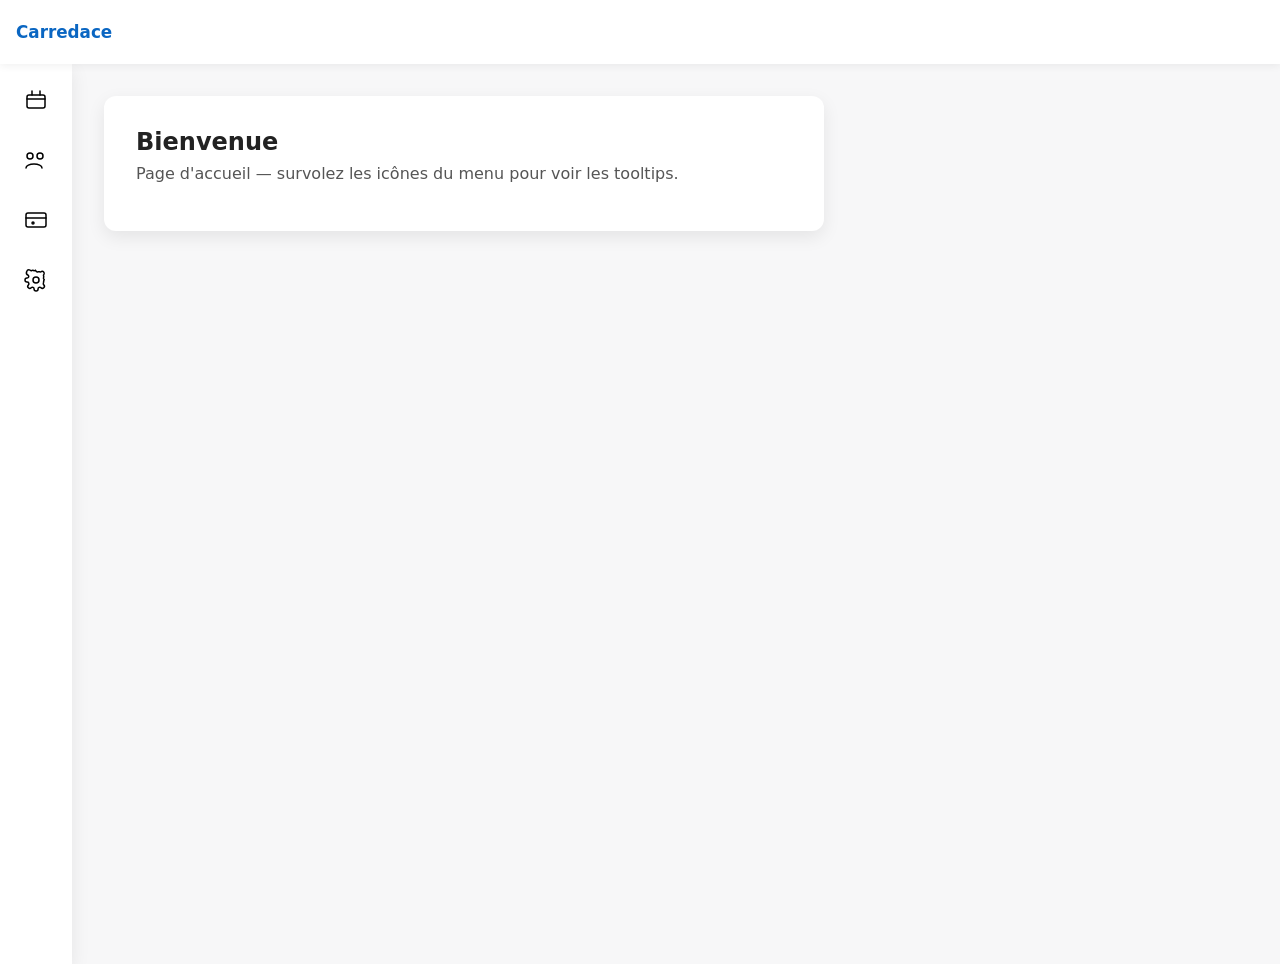
==== html/accueil.html @ 08e850aa "feat: initial Carretech frontend setup with sidebar and tooltips" ====
<!doctype html>
<html lang="fr">
<head>
<meta charset="utf-8">
<meta name="viewport" content="width=device-width,initial-scale=1">
<title>Accueil</title>
<link rel="stylesheet" href="../css/index.css">
</head>
<body>
<header class="navbar">
<button id="nav-toggle" class="nav-toggle" aria-controls="sidebar" aria-expanded="false" aria-label="Menu">☰</button>
<div class="brand">
<span class="brand-text">Carredace</span>
</div>
</header>

<div class="layout">
<aside id="sidebar" class="sidebar" aria-hidden="false">
<nav class="sidebar-nav" aria-label="Navigation principale">
<a href="#offers" class="nav-item" data-tooltip="Offres" aria-label="Offres">
<img class="icon" src="../images/icon-offers.svg" alt="">
<span class="label">Offres</span>
</a>
<a href="#users" class="nav-item" data-tooltip="Utilisateurs" aria-label="Utilisateurs">
<img class="icon" src="../images/icon-users.svg" alt="">
<span class="label">Utilisateurs</span>
</a>
<a href="#payments" class="nav-item" data-tooltip="Paiements" aria-label="Paiements">
<img class="icon" src="../images/icon-payments.svg" alt="">
<span class="label">Paiements</span>
</a>
<a href="#settings" class="nav-item" data-tooltip="Paramètres" aria-label="Paramètres">
<img class="icon" src="../images/icon-settings.svg" alt="">
<span class="label">Paramètres</span>
</a>
</nav>
</aside>

<main class="content">
<section class="card">
<h2>Bienvenue</h2>
<p>Page d'accueil — survolez les icônes du menu pour voir les tooltips.</p>
</section>
</main>
</div>

<div id="overlay" class="overlay" hidden></div>
<script src="../js/ui.js"></script>
</body>
</html>
---- css/index.css ----
/* Style minimaliste: fond blanc, cartes avec ombres */
:root{
  --bg:#f7f7f8;
  --card:#ffffff;
  --shadow: 0 6px 18px rgba(0,0,0,0.08);
  --accent:#0A66C2;
  --accent-hover:#095bb0;
  --accent-bg:#EAF3FF;
  --accent-shadow: 0 10px 30px rgba(10,102,194,0.12);
  --text:#222;
  --sidebar-width: 72px;
  --motion-fast: 160ms;
  --motion-base: 280ms;
  --motion-slow: 360ms;
}

*{box-sizing:border-box}
html,body{height:100%;margin:0;font-family:Inter, system-ui, -apple-system, "Segoe UI", Roboto, "Helvetica Neue", Arial;color:var(--text);background:var(--bg)}

/* Layout pour la page d'accueil: navbar + sidebar + contenu principal */
.layout{display:flex;min-height:100vh}
.navbar{height:64px;background:var(--card);box-shadow:0 2px 8px rgba(0,0,0,0.06);display:flex;align-items:center;padding:0 1rem;position:sticky;top:0;z-index:20}
.nav-toggle{appearance:none;border:0;background:transparent;font-size:1.25rem;padding:.5rem;cursor:pointer;margin-right:1rem;display:none}
.nav-toggle:focus{outline:2px solid var(--accent);border-radius:6px}
.brand{font-weight:600;color:var(--accent);font-size:1.05rem;display:flex;align-items:center;gap:.5rem}
.brand-logo{width:36px;height:36px;display:inline-block}
.brand-text{margin:0}

/* Sidebar TOUJOURS COLLAPSÉ - juste icônes */
.sidebar{width:var(--sidebar-width);background:var(--card);box-shadow:var(--shadow);padding:.5rem;min-height:calc(100vh - 64px);position:sticky;top:64px;display:flex;flex-direction:column;align-items:center;gap:.5rem;overflow:visible}
.sidebar-nav{display:flex;flex-direction:column;gap:.25rem;padding:0;align-items:center;width:100%}
.sidebar-nav a{display:flex;align-items:center;justify-content:center;padding:.5rem;border-radius:8px;color:var(--text);text-decoration:none;width:100%;aspect-ratio:1;position:relative;transition:background var(--motion-base) ease,color var(--motion-base) ease}
.sidebar-nav a:hover{background:var(--accent-bg);color:var(--accent)}
.sidebar-nav a:focus{outline:2px solid var(--accent);border-radius:6px}

/* Icon styling */
.sidebar .icon{width:24px;height:24px;display:block}
.sidebar .label{display:none}

/* Tooltip au hover - positionné à côté de l'icône */
.nav-item{
  position:relative;
}

.nav-item::before{
  content:attr(data-tooltip);
  position:absolute;
  left:100%;
  top:50%;
  translate:12px -50%;
  background:rgba(20,20,30,0.95);
  color:#fff;
  padding:.4rem .7rem;
  border-radius:6px;
  font-size:.9rem;
  white-space:nowrap;
  box-shadow:0 8px 20px rgba(0,0,0,0.18);
  opacity:0;
  pointer-events:none;
  transition:opacity var(--motion-fast) ease;
  z-index:60;
}

.nav-item:hover::before{opacity:1}

/* Content principal */
.content{flex:1;padding:2rem;background:var(--bg)}

/* Boutons primaires */
.button-primary{display:inline-block;padding:.6rem 1rem;border-radius:8px;background:var(--accent);color:#fff;border:0;cursor:pointer;box-shadow:var(--accent-shadow);transition:transform var(--motion-fast) ease,background var(--motion-base) ease}
.button-primary:hover{background:var(--accent-hover);transform:translateY(-1px)}
.button-primary:active{transform:translateY(0)}
.button-primary:focus{outline:3px solid rgba(10,102,194,0.16);outline-offset:2px}

/* Card styling */
.card{width:100%;max-width:720px;background:var(--card);padding:2rem;border-radius:12px;box-shadow:var(--shadow)}
.card h1,.card h2{margin:0 0 .5rem;font-size:1.5rem}
.card p{margin:.5rem 0 1rem;color:#555}

/* Hero section */
.hero{display:flex;gap:2rem;align-items:center;padding:2.5rem 1rem;background:var(--card);border-radius:12px;box-shadow:var(--shadow)}
.hero-inner{flex:1}
.hero h1{font-size:1.9rem;margin:0 0 .5rem}
.hero p{color:#555;margin:0 0 1rem}
.hero-ctas{display:flex;gap:.6rem;flex-wrap:wrap}
.hero-illustration{width:360px;flex:0 0 360px}
.mock-screen{height:200px;background:linear-gradient(180deg,#fff,#f3f8ff);border-radius:12px;display:flex;align-items:center;justify-content:center;color:#7a8aa6;box-shadow:var(--shadow)}

/* Features */
.features{display:grid;grid-template-columns:repeat(3,1fr);gap:1rem;margin-top:1rem}
.feature{padding:1rem;text-align:left}
.feature h3{margin:0 0 .5rem;font-size:1.1rem}

/* Offers section */
.offers-section{display:flex;gap:1rem;margin-top:1rem}
.offers-list{flex:2}
.offers-list h3{margin-top:0}
.offers{display:flex;flex-direction:column;gap:0}
.offer{padding:.8rem;border-bottom:1px solid #f0f0f2}
.offer:last-child{border-bottom:none}
.offer-main{display:flex;justify-content:space-between;align-items:center;gap:1rem}
.offer-price{color:var(--accent);font-weight:700;white-space:nowrap}
.offer-desc{color:#666;margin:.4rem 0 0;font-size:.9rem}

/* Right panel */
.right-panel{flex:1}
.right-panel h4{margin-top:0}
.online-users{list-style:none;padding:0;margin:0;display:flex;flex-direction:column;gap:.5rem}

/* Footer */
.footer{padding:1rem;text-align:center;margin-top:1.5rem;font-size:.85rem;color:#888}

/* Google Sign-In */
.g_id_signin{display:flex;justify-content:center;margin-top:1rem}

/* Overlay */
.overlay{position:fixed;inset:64px 0 0 0;background:rgba(0,0,0,0.35);z-index:25;opacity:0;transition:opacity var(--motion-base) ease;pointer-events:none}
.overlay[hidden]{display:none}

/* Responsive */
@media (max-width:820px){
  .sidebar{display:none}
  .content{padding:1rem}
  .nav-toggle{display:block}
}

@media (max-width:980px){
  .features{grid-template-columns:repeat(2,1fr)}
  .hero-illustration{flex:0 0 280px;width:280px}
}

@media (max-width:720px){
  .hero{flex-direction:column;align-items:stretch;padding:1rem}
  .hero-illustration{width:100%;order:2}
  .features{grid-template-columns:1fr}
  .offers-section{flex-direction:column}
}

@media (prefers-reduced-motion:reduce){
  :root{--motion-fast:0ms;--motion-base:0ms;--motion-slow:0ms}
}
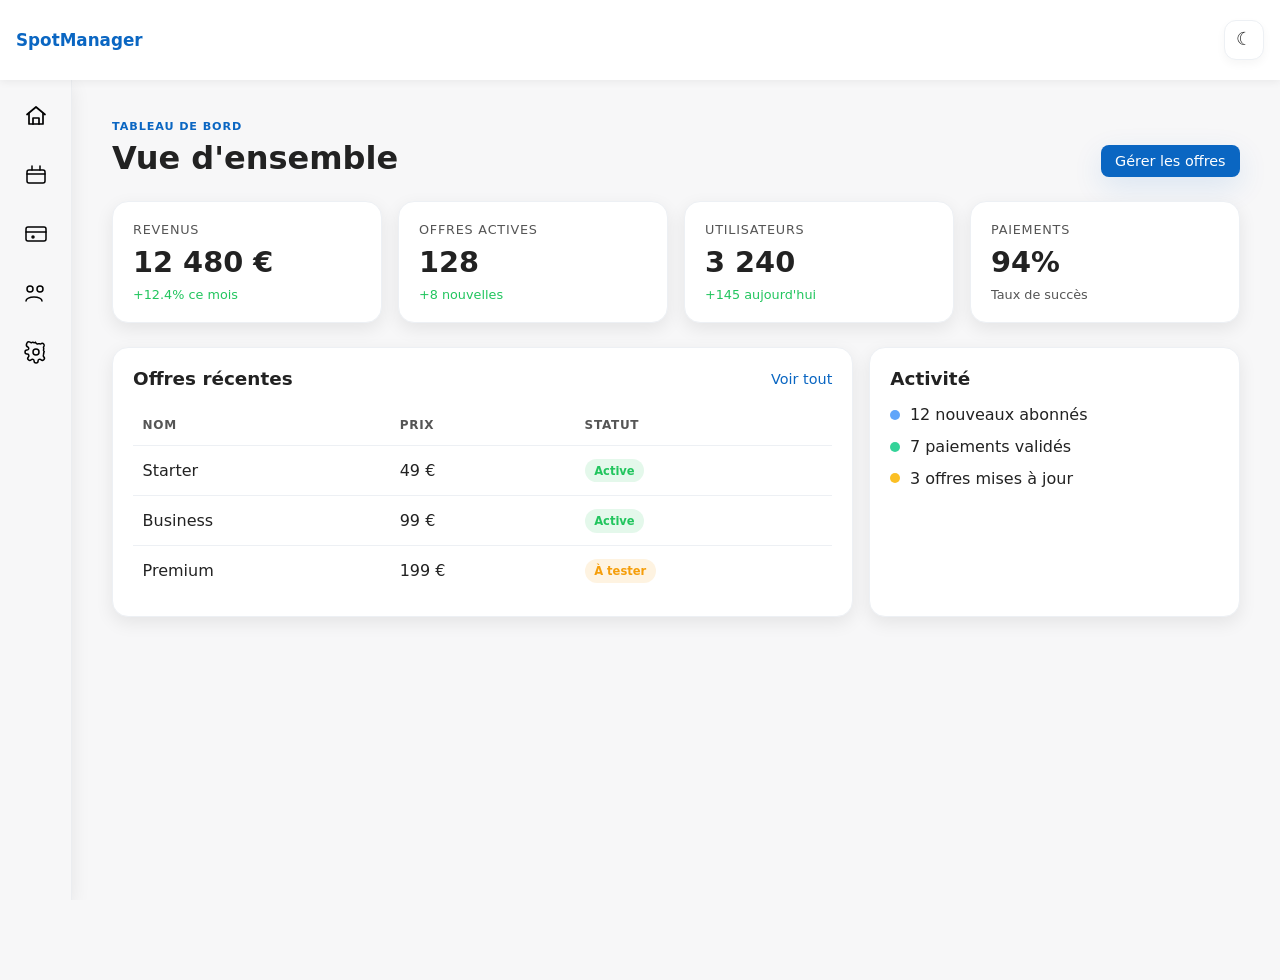
==== commit d937e16e: "Ajout application web admin (html, css, js, images)" ====
--- a/html/accueil.html
+++ b/html/accueil.html
@@ -10,26 +10,35 @@
 <header class="navbar">
 <button id="nav-toggle" class="nav-toggle" aria-controls="sidebar" aria-expanded="false" aria-label="Menu">☰</button>
 <div class="brand">
-<span class="brand-text">Carredace</span>
+<span class="brand-text">SpotManager</span>
+</div>
+<div class="header-actions">
+  <button id="theme-toggle" class="theme-toggle" type="button" aria-label="Basculer le thème" title="Basculer le thème">
+    <span class="theme-icon" aria-hidden="true">☾</span>
+  </button>
 </div>
 </header>
 
 <div class="layout">
 <aside id="sidebar" class="sidebar" aria-hidden="false">
 <nav class="sidebar-nav" aria-label="Navigation principale">
-<a href="#offers" class="nav-item" data-tooltip="Offres" aria-label="Offres">
+<a href="accueil.html" class="nav-item" data-tooltip="Accueil" aria-label="Accueil">
+<img class="icon" src="../images/icon-home.svg" alt="">
+<span class="label">Accueil</span>
+</a>
+<a href="offres.html" class="nav-item" data-tooltip="Offres" aria-label="Offres">
 <img class="icon" src="../images/icon-offers.svg" alt="">
 <span class="label">Offres</span>
 </a>
-<a href="#users" class="nav-item" data-tooltip="Utilisateurs" aria-label="Utilisateurs">
+<a href="paiements.html" class="nav-item" data-tooltip="Paiements" aria-label="Paiements">
+<img class="icon" src="../images/icon-payments.svg" alt="">
+<span class="label">Paiements</span>
+</a>
+<a href="utilisateurs.html" class="nav-item" data-tooltip="Utilisateurs" aria-label="Utilisateurs">
 <img class="icon" src="../images/icon-users.svg" alt="">
 <span class="label">Utilisateurs</span>
 </a>
-<a href="#payments" class="nav-item" data-tooltip="Paiements" aria-label="Paiements">
-<img class="icon" src="../images/icon-payments.svg" alt="">
-<span class="label">Paiements</span>
-</a>
-<a href="#settings" class="nav-item" data-tooltip="Paramètres" aria-label="Paramètres">
+<a href="parametres.html" class="nav-item" data-tooltip="Paramètres" aria-label="Paramètres">
 <img class="icon" src="../images/icon-settings.svg" alt="">
 <span class="label">Paramètres</span>
 </a>
@@ -37,10 +46,82 @@
 </aside>
 
 <main class="content">
-<section class="card">
-<h2>Bienvenue</h2>
-<p>Page d'accueil — survolez les icônes du menu pour voir les tooltips.</p>
-</section>
+  <section class="dashboard-header">
+    <div>
+      <p class="eyebrow">Tableau de bord</p>
+      <h1>Vue d'ensemble</h1>
+    </div>
+    <a href="offres.html" class="button-primary small">Gérer les offres</a>
+  </section>
+
+  <section class="stats-grid">
+    <article class="stat-card">
+      <span class="stat-label">Revenus</span>
+      <strong class="stat-value">12 480 €</strong>
+      <span class="stat-trend positive">+12.4% ce mois</span>
+    </article>
+    <article class="stat-card">
+      <span class="stat-label">Offres actives</span>
+      <strong class="stat-value">128</strong>
+      <span class="stat-trend positive">+8 nouvelles</span>
+    </article>
+    <article class="stat-card">
+      <span class="stat-label">Utilisateurs</span>
+      <strong class="stat-value">3 240</strong>
+      <span class="stat-trend positive">+145 aujourd'hui</span>
+    </article>
+    <article class="stat-card">
+      <span class="stat-label">Paiements</span>
+      <strong class="stat-value">94%</strong>
+      <span class="stat-trend neutral">Taux de succès</span>
+    </article>
+  </section>
+
+  <section class="dashboard-grid">
+    <article class="panel panel-wide">
+      <div class="panel-header">
+        <h2>Offres récentes</h2>
+        <a href="offres.html">Voir tout</a>
+      </div>
+      <table>
+        <thead>
+          <tr>
+            <th>Nom</th>
+            <th>Prix</th>
+            <th>Statut</th>
+          </tr>
+        </thead>
+        <tbody>
+          <tr>
+            <td>Starter</td>
+            <td>49 €</td>
+            <td><span class="badge success">Active</span></td>
+          </tr>
+          <tr>
+            <td>Business</td>
+            <td>99 €</td>
+            <td><span class="badge success">Active</span></td>
+          </tr>
+          <tr>
+            <td>Premium</td>
+            <td>199 €</td>
+            <td><span class="badge warning">À tester</span></td>
+          </tr>
+        </tbody>
+      </table>
+    </article>
+
+    <article class="panel">
+      <div class="panel-header">
+        <h2>Activité</h2>
+      </div>
+      <ul class="activity-list">
+        <li><span class="dot blue"></span> 12 nouveaux abonnés</li>
+        <li><span class="dot green"></span> 7 paiements validés</li>
+        <li><span class="dot orange"></span> 3 offres mises à jour</li>
+      </ul>
+    </article>
+  </section>
 </main>
 </div>
 
--- a/css/index.css
+++ b/css/index.css
@@ -7,35 +7,99 @@
   --accent-hover:#095bb0;
   --accent-bg:#EAF3FF;
   --accent-shadow: 0 10px 30px rgba(10,102,194,0.12);
+  --offer-green:#22c55e;
+  --offer-green-dark:#16a34a;
+  --offer-green-soft:rgba(34,197,94,0.12);
   --text:#222;
+  --muted:#555;
+  --border:#edf0f4;
   --sidebar-width: 72px;
   --motion-fast: 160ms;
   --motion-base: 280ms;
   --motion-slow: 360ms;
 }
 
+body[data-theme="dark"]{
+  --bg:#0f172a;
+  --card:#111827;
+  --sidebar:#0b1220;
+  --panel:#111827;
+  --shadow: 0 10px 24px rgba(0,0,0,0.28);
+  --accent:#60a5fa;
+  --accent-hover:#93c5fd;
+  --accent-bg:#1e293b;
+  --accent-shadow: 0 10px 24px rgba(96,165,250,0.18);
+  --text:#e5e7eb;
+  --muted:#cbd5e1;
+  --border:#1f2937;
+}
+
 *{box-sizing:border-box}
-html,body{height:100%;margin:0;font-family:Inter, system-ui, -apple-system, "Segoe UI", Roboto, "Helvetica Neue", Arial;color:var(--text);background:var(--bg)}
+html,body{height:100%;margin:0;font-family:Inter, system-ui, -apple-system, "Segoe UI", Roboto, "Helvetica Neue", Arial;color:var(--text)}
+html{background:var(--bg);overflow-x:hidden}
+body{min-height:100vh;background:var(--bg);overflow-x:hidden;position:relative}
+html[data-theme="dark"],
+body[data-theme="dark"]{background:var(--bg)}
 
 /* Layout pour la page d'accueil: navbar + sidebar + contenu principal */
-.layout{display:flex;min-height:100vh}
-.navbar{height:64px;background:var(--card);box-shadow:0 2px 8px rgba(0,0,0,0.06);display:flex;align-items:center;padding:0 1rem;position:sticky;top:0;z-index:20}
+.layout{display:flex;min-height:100vh;align-items:flex-start;background:var(--bg);position:relative}
+.navbar{height:80px;background:var(--card);box-shadow:0 2px 8px rgba(0,0,0,0.06);display:flex;align-items:center;padding:0 1rem;position:sticky;top:0;z-index:200;left:0;right:0;backdrop-filter:blur(8px);-webkit-backdrop-filter:blur(8px)}
+.header-actions{margin-left:auto;display:flex;align-items:center;gap:1rem}
+.theme-toggle{width:40px;height:40px;border:1px solid var(--border);border-radius:12px;background:var(--card);color:var(--text);display:grid;place-items:center;cursor:pointer;box-shadow:0 4px 10px rgba(0,0,0,0.04)}
+.theme-toggle:hover{border-color:var(--accent)}
+.theme-icon{font-size:1.1rem;line-height:1}
 .nav-toggle{appearance:none;border:0;background:transparent;font-size:1.25rem;padding:.5rem;cursor:pointer;margin-right:1rem;display:none}
 .nav-toggle:focus{outline:2px solid var(--accent);border-radius:6px}
 .brand{font-weight:600;color:var(--accent);font-size:1.05rem;display:flex;align-items:center;gap:.5rem}
 .brand-logo{width:36px;height:36px;display:inline-block}
 .brand-text{margin:0}
 
-/* Sidebar TOUJOURS COLLAPSÉ - juste icônes */
-.sidebar{width:var(--sidebar-width);background:var(--card);box-shadow:var(--shadow);padding:.5rem;min-height:calc(100vh - 64px);position:sticky;top:64px;display:flex;flex-direction:column;align-items:center;gap:.5rem;overflow:visible}
+/* Sidebar stable et fixe pendant le scroll */
+.sidebar{width:var(--sidebar-width);background:var(--sidebar);box-shadow:var(--shadow);padding:.5rem;min-height:calc(100vh - 80px);position:sticky;top:80px;align-self:flex-start;display:flex;flex-direction:column;align-items:center;gap:.5rem;overflow:visible;border-right:1px solid rgba(148,163,184,0.12)}
 .sidebar-nav{display:flex;flex-direction:column;gap:.25rem;padding:0;align-items:center;width:100%}
 .sidebar-nav a{display:flex;align-items:center;justify-content:center;padding:.5rem;border-radius:8px;color:var(--text);text-decoration:none;width:100%;aspect-ratio:1;position:relative;transition:background var(--motion-base) ease,color var(--motion-base) ease}
-.sidebar-nav a:hover{background:var(--accent-bg);color:var(--accent)}
+.sidebar-nav a:hover{background:rgba(126,205,253,0.08);color:var(--accent)}
 .sidebar-nav a:focus{outline:2px solid var(--accent);border-radius:6px}
 
 /* Icon styling */
-.sidebar .icon{width:24px;height:24px;display:block}
+.sidebar .icon{width:24px;height:24px;display:block;color:var(--muted);stroke:currentColor;fill:none;opacity:1;transition:color var(--motion-base) ease, transform var(--motion-fast) ease}
+.sidebar-nav a:hover .icon,
+.sidebar-nav a:focus-visible .icon{color:var(--accent);transform:translateY(-1px)}
 .sidebar .label{display:none}
+body[data-theme="dark"] .navbar,
+body[data-theme="dark"] .sidebar,
+body[data-theme="dark"] .panel,
+body[data-theme="dark"] .stat-card,
+body[data-theme="dark"] .offer-card,
+body[data-theme="dark"] .card,
+body[data-theme="dark"] .hero,
+body[data-theme="dark"] .mock-screen,
+body[data-theme="dark"] .offer-item{
+  background: var(--card) !important;
+  border-color: var(--border);
+  box-shadow: var(--shadow);
+}
+body[data-theme="dark"] .content,
+body[data-theme="dark"] .offers-page{background:var(--bg) !important}
+body[data-theme="dark"] .sidebar .icon,
+body[data-theme="dark"] .sidebar-nav .icon,
+body[data-theme="dark"] .sidebar img.icon{
+  color:#ffffff !important;
+  fill:#ffffff !important;
+  stroke:#ffffff !important;
+  opacity:1 !important;
+  filter: brightness(0) invert(1) !important;
+}
+body[data-theme="dark"] .sidebar-nav a:hover{background:rgba(96,165,250,0.12)}
+body[data-theme="dark"] .sidebar-nav a{color:#e5e7eb}
+body[data-theme="dark"] .theme-toggle{background:#111827;border-color:var(--border);color:#e5e7eb;box-shadow:0 0 0 1px rgba(148,163,184,0.15)}
+body[data-theme="dark"] .brand-text{color:#e5e7eb}
+body[data-theme="dark"] .offer-item{background:#111827 !important; border-color: rgba(148,163,184,0.18)}
+body[data-theme="dark"] .detail-row,
+body[data-theme="dark"] .status-text,
+body[data-theme="dark"] .offer-amount,
+body[data-theme="dark"] .portal-pill{color:#e5e7eb}
+body[data-theme="dark"] .detail-icon{color:#60a5fa}
 
 /* Tooltip au hover - positionné à côté de l'icône */
 .nav-item{
@@ -64,21 +128,141 @@
 .nav-item:hover::before{opacity:1}
 
 /* Content principal */
-.content{flex:1;padding:2rem;background:var(--bg)}
+.content{flex:1;padding:2.5rem;background:var(--bg)}
+.offers-page{width:100%;max-width:none;margin:0 auto;padding-top:1rem}
+body[data-theme="dark"] .content,
+body[data-theme="dark"] .offers-page{background:var(--bg)}
 
 /* Boutons primaires */
-.button-primary{display:inline-block;padding:.6rem 1rem;border-radius:8px;background:var(--accent);color:#fff;border:0;cursor:pointer;box-shadow:var(--accent-shadow);transition:transform var(--motion-fast) ease,background var(--motion-base) ease}
+.button-primary{display:inline-block;padding:.6rem 1rem;border-radius:8px;background:var(--accent);color:#fff;border:0;cursor:pointer;box-shadow:var(--accent-shadow);transition:transform var(--motion-fast) ease,background var(--motion-base) ease;text-decoration:none}
 .button-primary:hover{background:var(--accent-hover);transform:translateY(-1px)}
 .button-primary:active{transform:translateY(0)}
 .button-primary:focus{outline:3px solid rgba(10,102,194,0.16);outline-offset:2px}
+.button-primary.small{padding:.5rem .9rem;font-size:.9rem}
+.button-primary.wide{width:100%;text-align:center}
+
+/* Dashboard */
+.dashboard-header,.page-header{display:flex;align-items:flex-end;justify-content:space-between;gap:1rem;margin-bottom:1.5rem}
+.dashboard-header h1,.page-header h1{margin:.2rem 0 0;font-size:2rem}
+.stats-grid{display:grid;grid-template-columns:repeat(4,minmax(180px,1fr));gap:1rem;margin-bottom:1.5rem}
+.stat-card{background:var(--card);border:1px solid var(--border);border-radius:16px;padding:1.25rem;box-shadow:var(--shadow);display:flex;flex-direction:column;gap:.5rem}
+.stat-label{color:var(--muted);font-size:.8rem;text-transform:uppercase;letter-spacing:.06em}
+.stat-value{font-size:1.8rem;font-weight:700}
+.stat-trend{font-size:.8rem}
+.stat-trend.positive{color:#22c55e}
+.stat-trend.neutral{color:var(--muted)}
+.dashboard-grid{display:grid;grid-template-columns:2fr 1fr;gap:1rem}
+.panel{background:var(--card);border:1px solid var(--border);border-radius:16px;padding:1.25rem;box-shadow:var(--shadow)}
+.page-panel{padding:1.5rem}
+.panel-wide{min-width:0}
+.panel-header{display:flex;justify-content:space-between;align-items:center;margin-bottom:1rem}
+.panel-header h2{margin:0;font-size:1.15rem}
+.panel-header a{color:var(--accent);text-decoration:none;font-size:.9rem}
+table{width:100%;border-collapse:collapse}
+th,td{padding:.8rem .6rem;text-align:left;border-bottom:1px solid var(--border)}
+thead th{font-size:.75rem;letter-spacing:.06em;text-transform:uppercase;color:var(--muted)}
+tbody tr:last-child td{border-bottom:none}
+.badge{display:inline-block;padding:.3rem .6rem;border-radius:999px;font-size:.72rem;font-weight:700}
+.badge.success{background:rgba(34,197,94,0.12);color:#22c55e}
+.badge.warning{background:rgba(245,158,11,0.12);color:#f59e0b}
+.activity-list{list-style:none;padding:0;margin:0;display:flex;flex-direction:column;gap:.8rem;color:var(--text)}
+.activity-list li{display:flex;align-items:center;gap:.6rem}
+.dot{width:10px;height:10px;border-radius:50%;display:inline-block}
+.dot.blue{background:#60a5fa}
+.dot.green{background:#34d399}
+.dot.orange{background:#fbbf24}
+.settings-list{display:flex;flex-direction:column;gap:1rem}
+.setting-item{display:flex;justify-content:space-between;align-items:center;padding:.9rem 1rem;border:1px solid var(--border);border-radius:12px;background:rgba(148,163,184,0.04)}
+.setting-item span{color:var(--muted)}
+
+/* Section offres */
+.offers-grid-section{margin-top:2rem}
+.section-heading{display:flex;align-items:end;justify-content:space-between;gap:1rem;margin-bottom:1rem}
+.eyebrow{margin:0 0 .4rem;color:var(--accent);font-weight:700;text-transform:uppercase;letter-spacing:.08em;font-size:.7rem}
+.section-heading h2{margin:0;font-size:1.8rem}
+.offers-grid{display:grid;grid-template-columns:repeat(auto-fit,minmax(220px,1fr));gap:1.25rem}
+.offer-card{background:var(--card);border:1px solid var(--border);border-radius:16px;padding:1.25rem;box-shadow:var(--shadow);display:flex;flex-direction:column;gap:1rem}
+.offer-card.featured{border:1px solid rgba(125,211,252,0.35);box-shadow:0 12px 32px rgba(125,211,252,0.08)}
+.offer-tag{display:inline-flex;align-self:flex-start;padding:.35rem .6rem;border-radius:999px;background:var(--accent-bg);color:var(--accent);font-size:.72rem;font-weight:700}
+.offer-tag.alt{background:rgba(148,163,184,0.12);color:var(--text)}
+.offer-card h3{margin:0;font-size:1.4rem}
+.offer-price{font-size:2rem;font-weight:800;line-height:1;color:var(--text)}
+.offer-price span{font-size:.9rem;color:#6b7280;font-weight:600;margin-left:.25rem}
+.offer-card p{margin:0;color:var(--muted);line-height:1.6}
+.offer-card ul{list-style:none;padding:0;margin:0;display:flex;flex-direction:column;gap:.5rem;color:var(--text)}
+.offer-card li{position:relative;padding-left:1.1rem}
+.offer-card li::before{content:"•";position:absolute;left:0;color:var(--accent);font-weight:700}
+
+.offers-page{width:100%;max-width:100%;margin:0 auto;padding-top:1rem}
+.offers-header-row{display:flex;align-items:center;justify-content:space-between;margin-bottom:1.25rem}
+.offers-header-row h1{margin:0;font-size:2.2rem;line-height:1.1}
+.offers-header-row p{margin:.35rem 0 0;color:var(--muted);font-size:1.02rem}
+
+.toolbar-select,
+.toolbar-btn{appearance:none;border:1px solid var(--border);background:rgba(148,163,184,0.06);color:var(--text);border-radius:12px;padding:.7rem 1rem;display:inline-flex;align-items:center;justify-content:center;gap:.7rem;cursor:pointer;transition:all var(--motion-fast) ease}
+.toolbar-select{min-width:210px;padding-right:.8rem}
+.toolbar-select svg,
+.toolbar-btn svg{width:15px;height:15px;stroke:currentColor;fill:none;stroke-width:2;stroke-linecap:round;stroke-linejoin:round}
+.toolbar-select:hover,
+.toolbar-btn:hover{border-color:var(--accent)}
+.toolbar-btn.success{background:linear-gradient(135deg,#17b686,#11a5d7);border-color:transparent;color:#fff;box-shadow:0 14px 28px rgba(18,190,151,0.25)}
+.toolbar-btn.add{width:42px;height:42px;padding:0;border-radius:12px;background:#0fb7d9;color:#fff;font-size:1.7rem;line-height:1;border-color:transparent}
+.toolbar-btn.mini{width:42px;height:42px;padding:0;border-radius:12px;background:#0f7ae5;color:#fff;font-size:1.2rem;border-color:transparent}
+
+.offer-grid{display:grid;grid-template-columns:repeat(4,minmax(220px,1fr));gap:.8rem;width:100%;max-width:100%;margin:0 auto}
+.offer-item{background:rgba(255,255,255,0.96);border:1px solid rgba(148,163,184,0.14);border-radius:12px;padding:1rem 1rem 1.15rem;box-shadow:0 2px 8px rgba(15,23,42,0.025);display:grid;grid-template-columns:repeat(2,minmax(0,1fr));gap:.55rem .7rem;min-height:250px;transition:border-color var(--motion-fast) ease, transform var(--motion-fast) ease}
+.offer-item:hover{border-color:rgba(126,205,253,0.3);transform:translateY(-1px);box-shadow:0 4px 10px rgba(15,23,42,0.05)}
+.offer-header{grid-column:1 / -1;display:flex;align-items:center;justify-content:space-between;gap:.35rem;padding-bottom:.2rem}
+.offer-amount{font-size:1.55rem;font-weight:800;letter-spacing:-.05em;color:var(--text);line-height:1.15}
+.offer-actions{display:flex;align-items:center;gap:.22rem}
+.mini-action{width:22px;height:22px;border-radius:6px;border:1px solid rgba(148,163,184,0.2);background:rgba(148,163,184,0.015);color:var(--muted);display:grid;place-items:center;cursor:pointer;line-height:1;padding:0;transition:border-color var(--motion-fast) ease, color var(--motion-fast) ease, background var(--motion-fast) ease}
+.mini-action svg{width:11px;height:11px;stroke:currentColor;fill:none;stroke-width:1.8;stroke-linecap:round;stroke-linejoin:round}
+.mini-action:hover{border-color:rgba(34,197,94,0.6);color:var(--offer-green-dark);background:rgba(34,197,94,0.08)}
+.offer-status-row{grid-column:1 / -1;display:flex;align-items:center;gap:.35rem;min-height:28px;padding-top:.25rem}
+.status-text{font-size:.75rem;color:var(--text);font-weight:600}
+.offer-switch{position:relative;width:30px;height:17px;border-radius:999px;border:none;background:#d3dce8;cursor:pointer;transition:background var(--motion-fast) ease}
+.offer-switch .switch-thumb{position:absolute;top:2px;left:2px;width:13px;height:13px;border-radius:50%;background:#fff;transition:transform var(--motion-fast) ease;box-shadow:0 2px 6px rgba(15,23,42,0.18)}
+.offer-switch.is-on{background:var(--offer-green)}
+.offer-switch.is-on:hover{background:var(--offer-green-dark)}
+.offer-switch.is-on .switch-thumb{transform:translateX(13px)}
+.portal-pill{margin-left:auto;border-radius:999px;padding:.06rem .3rem;background:rgba(34,197,94,0.08);color:var(--offer-green-dark);font-size:.56rem;border:1px solid rgba(34,197,94,0.2)}
+.detail-row{display:flex;align-items:center;gap:.35rem;color:var(--text);font-size:.76rem;line-height:1.4;padding:0}
+.detail-row:nth-child(3){grid-column:1}
+.detail-row:nth-child(4){grid-column:2}
+.detail-row:nth-child(5){grid-column:1 / -1;font-weight:700;font-size:.8rem;line-height:1.4;padding-top:.65rem;border-top:1px solid rgba(148,163,184,0.12)}
+.detail-icon{display:inline-flex;align-items:center;justify-content:center;width:10px;color:var(--offer-green-dark);font-weight:700}
+.price-row{font-weight:700;font-size:.8rem;line-height:1.4;padding-top:.65rem;border-top:1px solid rgba(148,163,184,0.12)}
+body[data-theme="dark"] .offer-item{background:var(--panel)}
+
+body[data-theme="dark"] .offer-amount,
+body[data-theme="dark"] .status-text,
+body[data-theme="dark"] .detail-row{color:#edf7ff}
+body[data-theme="dark"] .detail-icon{color:#7ecdfd}
+body[data-theme="dark"] .portal-pill{color:#d5e7ff;background:rgba(148,163,184,0.08)}
+body[data-theme="dark"] .mini-action{color:#9fb0c7}
+body[data-theme="dark"] .offer-switch{background:#2d3c53}
+
+@media (max-width:1300px){
+  .offer-grid{grid-template-columns:repeat(3,minmax(220px,1fr));width:100%}
+}
+
+@media (max-width:980px){
+  .offer-grid{grid-template-columns:repeat(2,minmax(220px,1fr));width:100%}
+}
+
+@media (max-width:720px){
+  .header-actions{flex-wrap:wrap;justify-content:flex-end}
+  .offer-grid{grid-template-columns:1fr;max-width:100%}
+  .toolbar-select{min-width:auto}
+}
 
 /* Card styling */
-.card{width:100%;max-width:720px;background:var(--card);padding:2rem;border-radius:12px;box-shadow:var(--shadow)}
+.card{width:100%;max-width:720px;background:var(--card);padding:2rem;border-radius:12px;box-shadow:var(--shadow);border:1px solid var(--border)}
 .card h1,.card h2{margin:0 0 .5rem;font-size:1.5rem}
-.card p{margin:.5rem 0 1rem;color:#555}
+.card p{margin:.5rem 0 1rem;color:var(--muted)}
 
 /* Hero section */
-.hero{display:flex;gap:2rem;align-items:center;padding:2.5rem 1rem;background:var(--card);border-radius:12px;box-shadow:var(--shadow)}
+.hero{display:flex;gap:2rem;align-items:center;padding:2.5rem 1rem;background:var(--card);border-radius:12px;box-shadow:var(--shadow);border:1px solid var(--border)}
 .hero-inner{flex:1}
 .hero h1{font-size:1.9rem;margin:0 0 .5rem}
 .hero p{color:#555;margin:0 0 1rem}
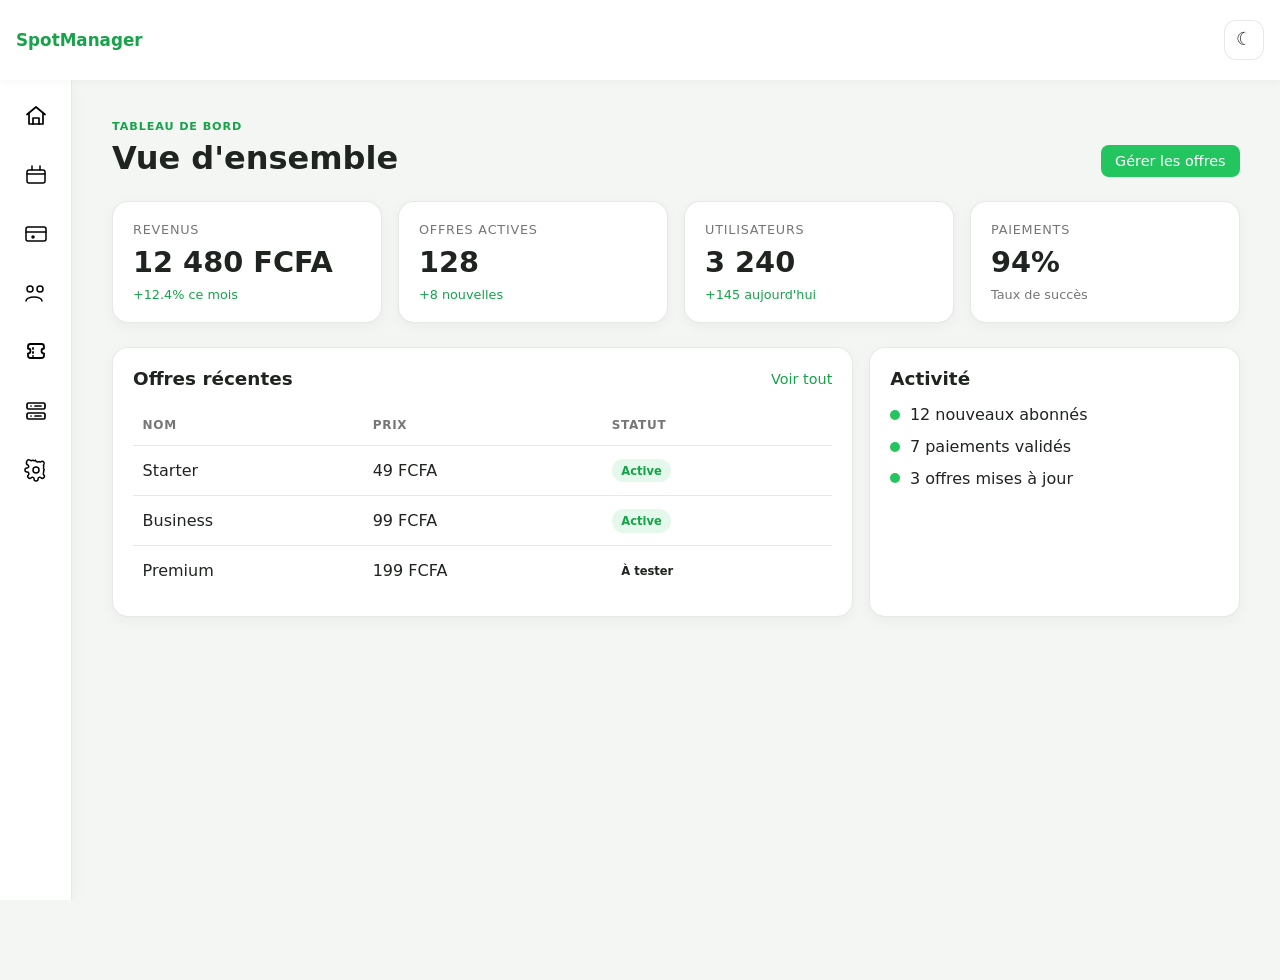
==== commit 494ed503: "Description claire de ce que tu as fait" ====
--- a/html/accueil.html
+++ b/html/accueil.html
@@ -1,5 +1,5 @@
 <!doctype html>
-<html lang="fr">
+<html lang="fr-CM">
 <head>
 <meta charset="utf-8">
 <meta name="viewport" content="width=device-width,initial-scale=1">
@@ -38,6 +38,14 @@
 <img class="icon" src="../images/icon-users.svg" alt="">
 <span class="label">Utilisateurs</span>
 </a>
+<a href="tickets.html" class="nav-item" data-tooltip="Tickets" aria-label="Tickets">
+<img class="icon" src="../images/icon-tickets.svg" alt="">
+<span class="label">Tickets</span>
+</a>
+<a href="admin.html" class="nav-item" data-tooltip="Réseau" aria-label="Réseau">
+<img class="icon" src="../images/icon-network.svg" alt="">
+<span class="label">Réseau</span>
+</a>
 <a href="parametres.html" class="nav-item" data-tooltip="Paramètres" aria-label="Paramètres">
 <img class="icon" src="../images/icon-settings.svg" alt="">
 <span class="label">Paramètres</span>
@@ -57,7 +65,7 @@
   <section class="stats-grid">
     <article class="stat-card">
       <span class="stat-label">Revenus</span>
-      <strong class="stat-value">12 480 €</strong>
+      <strong class="stat-value">12 480 FCFA</strong>
       <span class="stat-trend positive">+12.4% ce mois</span>
     </article>
     <article class="stat-card">
@@ -94,17 +102,17 @@
         <tbody>
           <tr>
             <td>Starter</td>
-            <td>49 €</td>
+            <td>49 FCFA</td>
             <td><span class="badge success">Active</span></td>
           </tr>
           <tr>
             <td>Business</td>
-            <td>99 €</td>
+            <td>99 FCFA</td>
             <td><span class="badge success">Active</span></td>
           </tr>
           <tr>
             <td>Premium</td>
-            <td>199 €</td>
+            <td>199 FCFA</td>
             <td><span class="badge warning">À tester</span></td>
           </tr>
         </tbody>
--- a/css/index.css
+++ b/css/index.css
@@ -1,18 +1,20 @@
 /* Style minimaliste: fond blanc, cartes avec ombres */
 :root{
-  --bg:#f7f7f8;
-  --card:#ffffff;
-  --shadow: 0 6px 18px rgba(0,0,0,0.08);
-  --accent:#0A66C2;
-  --accent-hover:#095bb0;
-  --accent-bg:#EAF3FF;
-  --accent-shadow: 0 10px 30px rgba(10,102,194,0.12);
+  --bg:#f4f6f4;
+  --card:#fff;
+  --shadow: 0 4px 14px rgba(0,0,0,0.045);
+  --accent:#22c55e;
+  --accent-hover:#16a34a;
+  --accent-bg:rgba(34,197,94,0.12);
+  --accent-shadow: 0 6px 18px rgba(0,0,0,0.07);
   --offer-green:#22c55e;
   --offer-green-dark:#16a34a;
   --offer-green-soft:rgba(34,197,94,0.12);
-  --text:#222;
-  --muted:#555;
-  --border:#edf0f4;
+  --text:#202420;
+  --muted:rgba(32,36,32,.62);
+  --border:rgba(32,36,32,.1);
+  --sidebar:#fff;
+  --panel:#fff;
   --sidebar-width: 72px;
   --motion-fast: 160ms;
   --motion-base: 280ms;
@@ -20,18 +22,18 @@
 }
 
 body[data-theme="dark"]{
-  --bg:#0f172a;
-  --card:#111827;
-  --sidebar:#0b1220;
-  --panel:#111827;
+  --bg:#000;
+  --card:#0b0b0b;
+  --sidebar:#050505;
+  --panel:#080808;
   --shadow: 0 10px 24px rgba(0,0,0,0.28);
-  --accent:#60a5fa;
-  --accent-hover:#93c5fd;
-  --accent-bg:#1e293b;
-  --accent-shadow: 0 10px 24px rgba(96,165,250,0.18);
-  --text:#e5e7eb;
-  --muted:#cbd5e1;
-  --border:#1f2937;
+  --accent:#22c55e;
+  --accent-hover:#16a34a;
+  --accent-bg:rgba(34,197,94,0.16);
+  --accent-shadow: 0 10px 24px rgba(0,0,0,.28);
+  --text:#fff;
+  --muted:rgba(255,255,255,.68);
+  --border:rgba(255,255,255,.16);
 }
 
 *{box-sizing:border-box}
@@ -43,9 +45,9 @@
 
 /* Layout pour la page d'accueil: navbar + sidebar + contenu principal */
 .layout{display:flex;min-height:100vh;align-items:flex-start;background:var(--bg);position:relative}
-.navbar{height:80px;background:var(--card);box-shadow:0 2px 8px rgba(0,0,0,0.06);display:flex;align-items:center;padding:0 1rem;position:sticky;top:0;z-index:200;left:0;right:0;backdrop-filter:blur(8px);-webkit-backdrop-filter:blur(8px)}
+.navbar{height:80px;background:var(--card);box-shadow:0 2px 8px rgba(0,0,0,0.035);display:flex;align-items:center;padding:0 1rem;position:sticky;top:0;z-index:200;left:0;right:0;backdrop-filter:blur(8px);-webkit-backdrop-filter:blur(8px)}
 .header-actions{margin-left:auto;display:flex;align-items:center;gap:1rem}
-.theme-toggle{width:40px;height:40px;border:1px solid var(--border);border-radius:12px;background:var(--card);color:var(--text);display:grid;place-items:center;cursor:pointer;box-shadow:0 4px 10px rgba(0,0,0,0.04)}
+.theme-toggle{width:40px;height:40px;border:1px solid var(--border);border-radius:12px;background:var(--card);color:var(--text);display:grid;place-items:center;cursor:pointer;box-shadow:0 2px 7px rgba(0,0,0,0.025)}
 .theme-toggle:hover{border-color:var(--accent)}
 .theme-icon{font-size:1.1rem;line-height:1}
 .nav-toggle{appearance:none;border:0;background:transparent;font-size:1.25rem;padding:.5rem;cursor:pointer;margin-right:1rem;display:none}
@@ -55,7 +57,7 @@
 .brand-text{margin:0}
 
 /* Sidebar stable et fixe pendant le scroll */
-.sidebar{width:var(--sidebar-width);background:var(--sidebar);box-shadow:var(--shadow);padding:.5rem;min-height:calc(100vh - 80px);position:sticky;top:80px;align-self:flex-start;display:flex;flex-direction:column;align-items:center;gap:.5rem;overflow:visible;border-right:1px solid rgba(148,163,184,0.12)}
+.sidebar{width:var(--sidebar-width);background:var(--sidebar);box-shadow:var(--shadow);padding:.5rem;min-height:calc(100vh - 80px);position:sticky;top:80px;align-self:flex-start;display:flex;flex-direction:column;align-items:center;gap:.5rem;overflow:visible;border-right:1px solid var(--border)}
 .sidebar-nav{display:flex;flex-direction:column;gap:.25rem;padding:0;align-items:center;width:100%}
 .sidebar-nav a{display:flex;align-items:center;justify-content:center;padding:.5rem;border-radius:8px;color:var(--text);text-decoration:none;width:100%;aspect-ratio:1;position:relative;transition:background var(--motion-base) ease,color var(--motion-base) ease}
 .sidebar-nav a:hover{background:rgba(126,205,253,0.08);color:var(--accent)}
@@ -96,7 +98,7 @@
 body[data-theme="dark"] .brand-text{color:#e5e7eb}
 body[data-theme="dark"] .offer-item{background:#111827 !important; border-color: rgba(148,163,184,0.18)}
 body[data-theme="dark"] .detail-row,
-body[data-theme="dark"] .status-text,
+body[data-theme="dark"] .status-text:not(.is-active),
 body[data-theme="dark"] .offer-amount,
 body[data-theme="dark"] .portal-pill{color:#e5e7eb}
 body[data-theme="dark"] .detail-icon{color:#60a5fa}
@@ -210,6 +212,8 @@
 .toolbar-btn.mini{width:42px;height:42px;padding:0;border-radius:12px;background:#0f7ae5;color:#fff;font-size:1.2rem;border-color:transparent}
 
 .offer-grid{display:grid;grid-template-columns:repeat(4,minmax(220px,1fr));gap:.8rem;width:100%;max-width:100%;margin:0 auto}
+.offer-grid[hidden]{display:none!important}
+.offers-access-note{grid-column:1/-1;margin:0;padding:2rem;border:1px dashed var(--border);border-radius:12px;color:var(--muted);text-align:center}
 .offer-item{background:rgba(255,255,255,0.96);border:1px solid rgba(148,163,184,0.14);border-radius:12px;padding:1rem 1rem 1.15rem;box-shadow:0 2px 8px rgba(15,23,42,0.025);display:grid;grid-template-columns:repeat(2,minmax(0,1fr));gap:.55rem .7rem;min-height:250px;transition:border-color var(--motion-fast) ease, transform var(--motion-fast) ease}
 .offer-item:hover{border-color:rgba(126,205,253,0.3);transform:translateY(-1px);box-shadow:0 4px 10px rgba(15,23,42,0.05)}
 .offer-header{grid-column:1 / -1;display:flex;align-items:center;justify-content:space-between;gap:.35rem;padding-bottom:.2rem}
@@ -256,6 +260,52 @@
   .toolbar-select{min-width:auto}
 }
 
+.offer-create-button,.offer-form-button{appearance:none;border:1px solid transparent;border-radius:9px;padding:.7rem 1rem;font:inherit;font-size:.88rem;font-weight:700;cursor:pointer;transition:background var(--motion-fast) ease,transform var(--motion-fast) ease,border-color var(--motion-fast) ease}
+.offer-create-button{display:inline-flex;align-items:center;gap:.4rem;background:var(--offer-green);color:#fff}
+.offer-create-button:hover,.offer-form-button.primary:hover{background:var(--offer-green-dark);transform:translateY(-1px)}
+.offer-create-button span{font-size:1.2rem;line-height:1}
+.offer-dialog{width:min(520px,calc(100vw - 28px));max-height:calc(100dvh - 32px);padding:1.35rem;border:1px solid var(--border);border-radius:12px;background:var(--card);color:var(--text);box-shadow:0 24px 80px rgba(10,30,30,.25)}
+.offer-dialog::backdrop{background:rgba(11,26,27,.5);backdrop-filter:blur(2px)}
+.offer-dialog form{display:flex;flex-direction:column;gap:1rem}
+.offer-dialog-heading{display:flex;align-items:flex-start;justify-content:space-between}
+.offer-dialog-heading h2{margin:0;color:var(--text);font-size:1.4rem}
+.offer-dialog-kicker{margin:0 0 .2rem;color:var(--muted);font-size:.74rem;font-weight:700;text-transform:uppercase;letter-spacing:.06em}
+.offer-dialog-close{width:34px;height:34px;border:1px solid var(--border);border-radius:7px;background:transparent;color:var(--text);font-size:1.35rem;cursor:pointer}
+.offer-form-grid{display:grid;grid-template-columns:1fr 1fr;gap:.8rem}
+.offer-form-grid label{display:flex;flex-direction:column;gap:.4rem;font-size:.82rem;font-weight:650}
+.offer-dialog input[type=number]{width:100%;height:42px;padding:0 .7rem;border:1px solid var(--border);border-radius:6px;background:var(--card);color:var(--text);font:inherit}
+.offer-dialog input[type=password]{width:100%;height:42px;padding:0 .7rem;border:1px solid var(--border);border-radius:6px;background:var(--card);color:var(--text);font:inherit}
+.offer-token-field{display:flex;flex-direction:column;gap:.4rem;font-size:.82rem;font-weight:650}
+.offer-dialog input:focus-visible,.offer-dialog button:focus-visible{outline:2px solid #16a394;outline-offset:2px}
+.offer-form-grid .offer-unlimited,.offer-active{display:flex;align-items:center;gap:.5rem}
+.offer-form-grid .offer-unlimited{align-self:end;min-height:42px}
+.offer-form-grid .is-disabled{opacity:.55}
+.offer-unlimited input,.offer-active input{width:16px;height:16px;accent-color:#087f72}
+.offer-active{font-size:.84rem;font-weight:650}
+.offer-form-note{margin:0;color:var(--muted);font-size:.77rem;line-height:1.5}
+.offer-form-error{margin:0;padding:.65rem .75rem;border:1px solid #e8baba;border-radius:6px;background:#fff2f2;color:#a73535;font-size:.82rem}
+.offer-dialog-actions{display:flex;justify-content:flex-end;gap:.55rem}
+.offer-form-button.primary{background:#087f72;color:#fff}
+.offer-form-button.secondary{border-color:var(--border);background:transparent;color:var(--text)}
+.offer-form-button.secondary:hover{background:rgba(148,163,184,.1)}
+.offer-actions{gap:.3rem}
+.mini-action{width:28px;height:28px;font-size:.82rem}
+.mini-action[data-action=delete]:hover{border-color:rgba(186,79,62,.55);color:#ba4f3e;background:rgba(186,79,62,.08)}
+.offer-share-row{grid-column:1/-1;display:flex;align-items:center;gap:.45rem;min-width:0;padding-top:.55rem;border-top:1px solid rgba(148,163,184,.12)}
+.offer-share-url{min-width:0;overflow:hidden;color:var(--muted);font-size:.68rem;text-overflow:ellipsis;white-space:nowrap}
+.offer-share-button{flex:0 0 auto;border:1px solid rgba(148,163,184,.2);border-radius:6px;background:transparent;color:var(--offer-green-dark);padding:.32rem .48rem;font:inherit;font-size:.68rem;font-weight:700;cursor:pointer}
+.offer-item.is-inactive{opacity:.72}
+.offer-toast{position:fixed;right:1.1rem;bottom:1.1rem;z-index:500;max-width:min(380px,calc(100vw - 32px));padding:.75rem 1rem;border-radius:7px;background:#193c36;color:#fff;font-size:.84rem;box-shadow:0 10px 30px rgba(0,0,0,.2);opacity:0;transform:translateY(8px);pointer-events:none;transition:opacity 180ms ease,transform 180ms ease}
+.offer-toast.visible{opacity:1;transform:translateY(0)}
+body[data-theme=dark] .offer-share-button{color:#7ecdfd}
+body[data-theme=dark] .offer-form-error{border-color:#704345;background:#352326;color:#ffaaaa}
+@media(max-width:600px){
+  .offers-header-row{align-items:flex-start;gap:.8rem}
+  .offer-create-button{padding:.62rem .75rem;font-size:.79rem}
+  .offer-form-grid{grid-template-columns:1fr}
+  .offer-form-grid .offer-unlimited{align-self:auto;min-height:0}
+}
+
 /* Card styling */
 .card{width:100%;max-width:720px;background:var(--card);padding:2rem;border-radius:12px;box-shadow:var(--shadow);border:1px solid var(--border)}
 .card h1,.card h2{margin:0 0 .5rem;font-size:1.5rem}
@@ -322,4 +372,286 @@
 
 @media (prefers-reduced-motion:reduce){
   :root{--motion-fast:0ms;--motion-base:0ms;--motion-slow:0ms}
+}
+
+/* Palette SpotManager : vert actif, noir et blanc. */
+body{color:var(--text);background:var(--bg)}
+body a{color:var(--offer-green-dark)}
+body .brand{color:var(--offer-green-dark)}
+body .sidebar-nav a{color:var(--text)}
+body .sidebar-nav a:hover,
+body .sidebar-nav a:focus-visible,
+body .sidebar-nav a.active,
+body .status-text.is-active,
+body .sidebar-nav a:hover .icon,
+body .sidebar-nav a:focus-visible .icon,
+body .sidebar-nav a.active .icon,
+body .eyebrow,
+body .panel-header a,
+body .row-action,
+body .offer-price,
+body .detail-icon,
+body .portal-pill,
+body .offer-share-button,
+body .status-pill,
+body .session-status,
+body .stat-trend.positive,
+body .badge.success{color:var(--offer-green-dark)}
+body .sidebar-nav a:hover,
+body .sidebar-nav a.active{background:var(--offer-green-soft)}
+body .dot.blue,
+body .dot.green,
+body .dot.orange{background:var(--offer-green)}
+body .offer-desc,
+body .hero p,
+body .footer,
+body .offer-price span{color:var(--muted)}
+body .offer-switch:not(.is-on){background:var(--border)}
+body .offer-switch.is-on{background:var(--offer-green)}
+body .offer-switch.is-on:hover{background:var(--offer-green-dark)}
+body .mini-action{color:var(--text)}
+body .mini-action:hover{border-color:var(--offer-green);color:var(--offer-green-dark);background:var(--offer-green-soft)}
+body .offer-card.featured{border-color:var(--offer-green);box-shadow:var(--shadow)}
+body .button-primary,
+body .primary-button,
+body .admin-button.primary-button,
+body .toolbar-btn.success,
+body .toolbar-btn.add,
+body .offer-create-button,
+body .offer-form-button.primary{
+  background:var(--offer-green);
+  border-color:var(--offer-green);
+  color:#fff;
+  box-shadow:none;
+}
+body .button-primary:hover,
+body .primary-button:hover,
+body .admin-button.primary-button:hover,
+body .toolbar-btn.success:hover,
+body .toolbar-btn.add:hover,
+body .offer-create-button:hover,
+body .offer-form-button.primary:hover{
+  background:var(--offer-green-dark);
+  border-color:var(--offer-green-dark);
+  color:#fff;
+}
+body .toolbar-select,
+body .toolbar-btn:not(.success):not(.add),
+body .theme-toggle,
+body .admin-button:not(.primary-button),
+body .offer-form-button.secondary{
+  background:var(--card);
+  color:var(--text);
+  border-color:var(--border);
+  box-shadow:none;
+}
+body .offer-item,
+body .card,
+body .panel,
+body .stat-card,
+body .hero,
+body .mock-screen,
+body .setting-item,
+body .table-frame,
+body .offer-dialog,
+body .admin-dialog{
+  background:var(--card);
+  color:var(--text);
+  border-color:var(--border);
+}
+body .offer-tag,
+body .badge.success,
+body .status-pill,
+body .portal-pill{
+  background:var(--offer-green-soft);
+  border-color:var(--offer-green-soft);
+}
+body .badge.warning,
+body .status-pill.offline,
+body .alert-stat strong,
+body .session-status.alert,
+body .offer-form-error{
+  background:transparent;
+  border-color:var(--border);
+  color:var(--text);
+}
+body .demo-notice{
+  background:var(--card);
+  border-color:var(--border);
+  border-left-color:var(--offer-green);
+  color:var(--text);
+}
+body .mode-dot,
+body .mode-dot.connected{background:var(--offer-green);box-shadow:none}
+body .usage-fill,
+body .usage-fill.near-limit{background:var(--offer-green)}
+body .usage-fill.over-limit{background:var(--text)}
+body .mini-action[data-action=delete]:hover{
+  border-color:var(--border);
+  color:var(--text);
+  background:rgba(0,0,0,.06);
+}
+body .offer-share-button{background:var(--card)}
+body .offer-dialog::backdrop,
+body .admin-dialog::backdrop{background:rgba(0,0,0,.55)}
+body .offer-toast,
+body .admin-toast{background:#000;color:#fff}
+body .mock-screen{background:var(--card);color:var(--muted)}
+body .offer-form-error{background:var(--card)}
+
+body[data-theme="dark"] .navbar,
+body[data-theme="dark"] .sidebar,
+body[data-theme="dark"] .content,
+body[data-theme="dark"] .offer-item,
+body[data-theme="dark"] .card,
+body[data-theme="dark"] .panel,
+body[data-theme="dark"] .stat-card,
+body[data-theme="dark"] .hero,
+body[data-theme="dark"] .mock-screen,
+body[data-theme="dark"] .setting-item,
+body[data-theme="dark"] .table-frame,
+body[data-theme="dark"] .offer-dialog,
+body[data-theme="dark"] .admin-dialog{
+  background:var(--card)!important;
+  color:var(--text)!important;
+  border-color:var(--border)!important;
+}
+body[data-theme="dark"] .offer-item{
+  background:#0b0b0b!important;
+  border-color:#252525!important;
+  box-shadow:0 10px 28px rgba(0,0,0,.4)!important;
+}
+body[data-theme="dark"] .offer-item:hover{
+  border-color:var(--offer-green)!important;
+  box-shadow:0 12px 30px rgba(0,0,0,.5)!important;
+}
+body[data-theme="dark"] .navbar{
+  background:#080808!important;
+  border-bottom:1px solid #252525;
+  box-shadow:0 8px 24px rgba(0,0,0,.32);
+}
+body[data-theme="dark"] .sidebar{
+  background:#050505!important;
+  border-right-color:#252525!important;
+}
+body[data-theme="dark"] .theme-toggle,
+body[data-theme="dark"] .toolbar-select,
+body[data-theme="dark"] .toolbar-btn:not(.success):not(.add),
+body[data-theme="dark"] .admin-button:not(.primary-button),
+body[data-theme="dark"] .offer-form-button.secondary{
+  background:#0b0b0b!important;
+  border-color:#303030!important;
+  color:#fff!important;
+}
+body[data-theme="dark"] .theme-toggle:hover,
+body[data-theme="dark"] .toolbar-select:hover,
+body[data-theme="dark"] .toolbar-btn:not(.success):not(.add):hover,
+body[data-theme="dark"] .admin-button:not(.primary-button):hover,
+body[data-theme="dark"] .offer-form-button.secondary:hover{
+  border-color:var(--offer-green)!important;
+}
+body[data-theme="dark"] .offer-dialog,
+body[data-theme="dark"] .admin-dialog{
+  background:#0b0b0b!important;
+  border-color:#303030!important;
+  box-shadow:0 28px 90px rgba(0,0,0,.72)!important;
+}
+body[data-theme="dark"] .offer-dialog input,
+body[data-theme="dark"] .admin-dialog input,
+body[data-theme="dark"] .admin-dialog select{
+  background:#050505!important;
+  border-color:#333!important;
+  color:#fff!important;
+}
+body[data-theme="dark"] .offer-dialog input:focus,
+body[data-theme="dark"] .admin-dialog input:focus,
+body[data-theme="dark"] .admin-dialog select:focus{
+  border-color:var(--offer-green)!important;
+  outline:2px solid rgba(34,197,94,.22);
+}
+body[data-theme="dark"] .offer-share-row,
+body[data-theme="dark"] .price-row,
+body[data-theme="dark"] .admin-table th,
+body[data-theme="dark"] .admin-table td{
+  border-color:#252525;
+}
+body[data-theme="dark"] .offer-share-button{
+  background:#0b0b0b!important;
+  border-color:#333!important;
+  color:var(--offer-green)!important;
+}
+body[data-theme="dark"] .offer-share-button:hover{
+  background:var(--offer-green)!important;
+  border-color:var(--offer-green)!important;
+  color:#fff!important;
+}
+body[data-theme="dark"] .offer-share-url,
+body[data-theme="dark"] .muted,
+body[data-theme="dark"] .heading-note,
+body[data-theme="dark"] .form-hint,
+body[data-theme="dark"] .table-footnote{
+  color:rgba(255,255,255,.68)!important;
+}
+body[data-theme="dark"] .offer-status-row .status-text.is-active{
+  color:var(--offer-green)!important;
+}
+body[data-theme="dark"] .offer-toast,
+body[data-theme="dark"] .admin-toast{
+  background:#fff!important;
+  color:#000!important;
+  box-shadow:0 12px 34px rgba(0,0,0,.5);
+}
+body[data-theme="dark"] ::selection{
+  background:var(--offer-green);
+  color:#fff;
+}
+body[data-theme="dark"] ::-webkit-scrollbar{width:12px;height:12px}
+body[data-theme="dark"] ::-webkit-scrollbar-track{background:#000}
+body[data-theme="dark"] ::-webkit-scrollbar-thumb{background:#303030;border:3px solid #000;border-radius:999px}
+body[data-theme="dark"] ::-webkit-scrollbar-thumb:hover{background:var(--offer-green-dark)}
+body[data-theme="dark"] .detail-row,
+body[data-theme="dark"] .status-text:not(.is-active),
+body[data-theme="dark"] .offer-amount,
+body[data-theme="dark"] .detail-icon,
+body[data-theme="dark"] .portal-pill,
+body[data-theme="dark"] .brand-text,
+body[data-theme="dark"] .sidebar-nav a,
+body[data-theme="dark"] .sidebar-nav a:hover,
+body[data-theme="dark"] .theme-toggle,
+body[data-theme="dark"] .toolbar-select,
+body[data-theme="dark"] .toolbar-btn:not(.success):not(.add),
+body[data-theme="dark"] .admin-button:not(.primary-button),
+body[data-theme="dark"] .offer-form-button.secondary,
+body[data-theme="dark"] .offer-dialog-close,
+body[data-theme="dark"] .mini-action,
+body[data-theme="dark"] .offer-share-url{color:var(--text)}
+body[data-theme="dark"] .sidebar-nav a:hover{background:var(--offer-green-soft)}
+body[data-theme="dark"] .sidebar-nav a.active{
+  background:var(--offer-green-soft);
+  color:var(--offer-green)!important;
+}
+body[data-theme="dark"] .sidebar-nav a.active .icon{
+  color:var(--text)!important;
+  fill:var(--text)!important;
+  stroke:var(--text)!important;
+}
+body[data-theme="dark"] .offer-switch:not(.is-on){background:var(--border)}
+body[data-theme="dark"] .offer-switch.is-on{background:var(--offer-green)}
+body[data-theme="dark"] .offer-form-error{border-color:var(--border);background:var(--card);color:var(--text)}
+body[data-theme="dark"] .offer-dialog input,
+body[data-theme="dark"] .admin-dialog input,
+body[data-theme="dark"] .admin-dialog select{
+  background:var(--card);
+  color:var(--text);
+  border-color:var(--border);
+}
+body[data-theme="dark"] .offer-toast,
+body[data-theme="dark"] .admin-toast{background:#fff;color:#000}
+body[data-theme="dark"] .sidebar .icon,
+body[data-theme="dark"] .sidebar-nav .icon,
+body[data-theme="dark"] .sidebar img.icon{
+  color:var(--text)!important;
+  fill:var(--text)!important;
+  stroke:var(--text)!important;
+  filter:brightness(0) invert(1)!important;
 }
